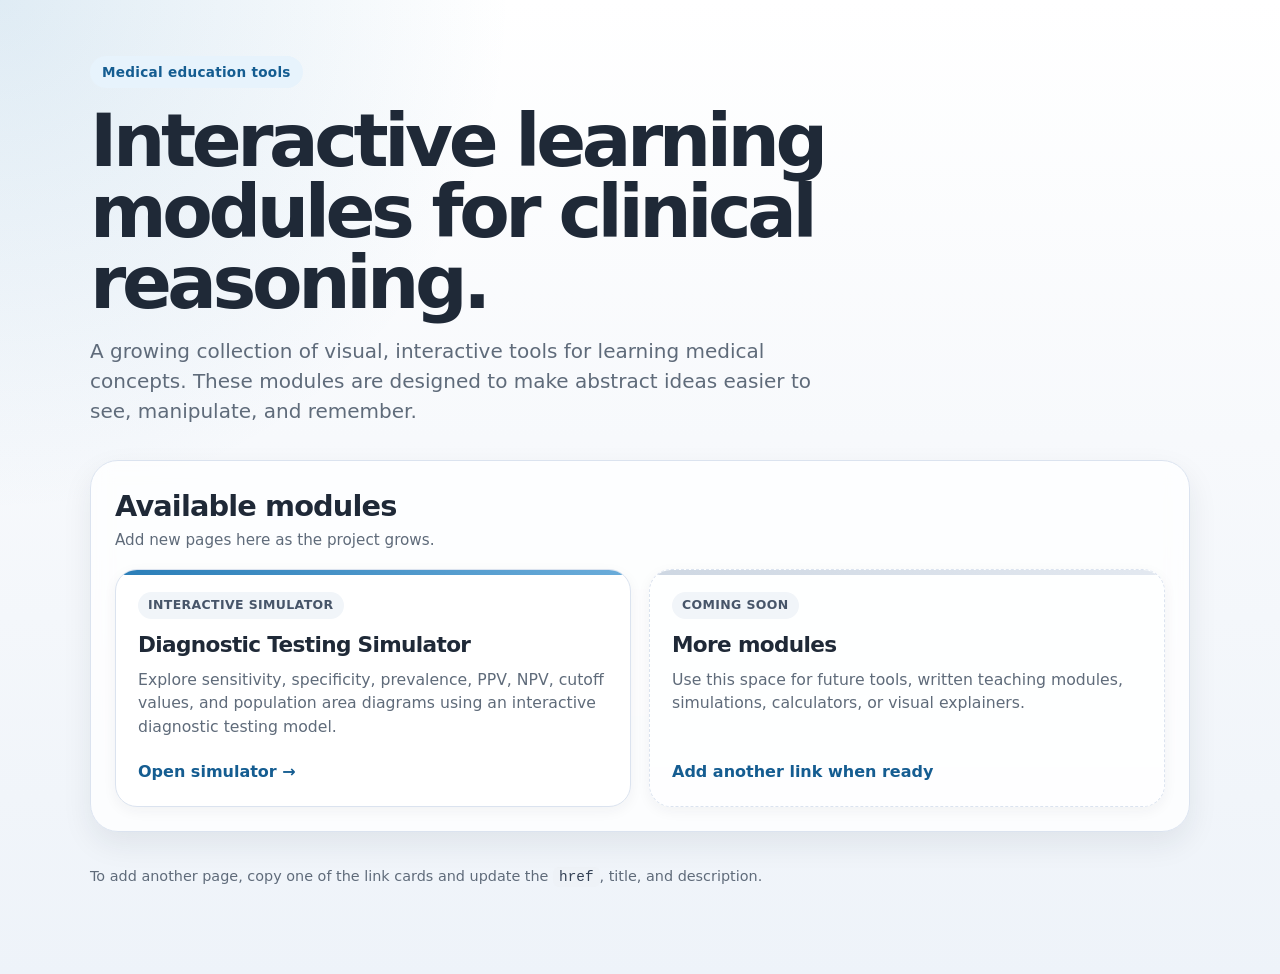
==== index.html @ 54773dff "Initial meded page" ====
<!DOCTYPE html>
<html lang="en">
<head>
  <meta charset="UTF-8" />
  <meta name="viewport" content="width=device-width, initial-scale=1.0" />
  <title>Medical Education Tools</title>
  <style>
    :root {
      --bg: #f7f9fc;
      --card: #ffffff;
      --text: #1f2937;
      --muted: #5f6b7a;
      --border: #dbe3ef;
      --accent: #1f77b4;
      --accent-dark: #155d91;
      --accent-soft: #e7f3fc;
      --shadow: 0 12px 30px rgba(31, 41, 55, 0.08);
    }

    * {
      box-sizing: border-box;
    }

    body {
      margin: 0;
      font-family: system-ui, -apple-system, BlinkMacSystemFont, "Segoe UI", Roboto, Helvetica, Arial, sans-serif;
      background:
        radial-gradient(circle at top left, rgba(31, 119, 180, 0.14), transparent 32rem),
        linear-gradient(180deg, #ffffff 0%, var(--bg) 45%, #eef3f9 100%);
      color: var(--text);
      min-height: 100vh;
      line-height: 1.5;
    }

    .page {
      width: min(1100px, calc(100% - 32px));
      margin: 0 auto;
      padding: 56px 0 72px;
    }

    header {
      display: grid;
      grid-template-columns: minmax(0, 1fr);
      gap: 18px;
      margin-bottom: 34px;
    }

    .eyebrow {
      display: inline-flex;
      align-items: center;
      width: fit-content;
      padding: 6px 12px;
      border-radius: 999px;
      background: var(--accent-soft);
      color: var(--accent-dark);
      font-size: 0.85rem;
      font-weight: 700;
      letter-spacing: 0.02em;
    }

    h1 {
      margin: 0;
      max-width: 800px;
      font-size: clamp(2.25rem, 7vw, 4.6rem);
      line-height: 0.96;
      letter-spacing: -0.06em;
    }

    .description {
      max-width: 760px;
      margin: 0;
      color: var(--muted);
      font-size: clamp(1.05rem, 2vw, 1.25rem);
    }

    .hero-card {
      margin-top: 22px;
      padding: 24px;
      border: 1px solid var(--border);
      border-radius: 28px;
      background: rgba(255, 255, 255, 0.78);
      box-shadow: var(--shadow);
      backdrop-filter: blur(10px);
    }

    .section-header {
      display: flex;
      align-items: flex-end;
      justify-content: space-between;
      gap: 16px;
      margin-bottom: 18px;
    }

    h2 {
      margin: 0;
      font-size: clamp(1.35rem, 3vw, 1.8rem);
      letter-spacing: -0.03em;
    }

    .section-note {
      margin: 0;
      color: var(--muted);
      font-size: 0.95rem;
    }

    .tool-grid {
      display: grid;
      grid-template-columns: repeat(auto-fit, minmax(260px, 1fr));
      gap: 18px;
    }

    .tool-card {
      position: relative;
      display: flex;
      flex-direction: column;
      min-height: 230px;
      padding: 22px;
      border: 1px solid var(--border);
      border-radius: 22px;
      background: var(--card);
      color: inherit;
      text-decoration: none;
      box-shadow: 0 4px 14px rgba(31, 41, 55, 0.05);
      transition: transform 0.18s ease, box-shadow 0.18s ease, border-color 0.18s ease;
      overflow: hidden;
    }

    .tool-card::before {
      content: "";
      position: absolute;
      inset: 0 0 auto 0;
      height: 5px;
      background: linear-gradient(90deg, var(--accent), #63a8d8);
      opacity: 0.95;
    }

    .tool-card:hover,
    .tool-card:focus-visible {
      transform: translateY(-4px);
      box-shadow: 0 18px 36px rgba(31, 41, 55, 0.12);
      border-color: rgba(31, 119, 180, 0.45);
      outline: none;
    }

    .tool-type {
      display: inline-flex;
      width: fit-content;
      margin-bottom: 14px;
      padding: 4px 10px;
      border-radius: 999px;
      background: #f1f5f9;
      color: #475569;
      font-size: 0.78rem;
      font-weight: 700;
      letter-spacing: 0.03em;
      text-transform: uppercase;
    }

    .tool-card h3 {
      margin: 0 0 10px;
      font-size: 1.35rem;
      line-height: 1.15;
      letter-spacing: -0.03em;
    }

    .tool-card p {
      margin: 0;
      color: var(--muted);
      font-size: 0.98rem;
    }

    .tool-action {
      margin-top: auto;
      padding-top: 22px;
      color: var(--accent-dark);
      font-weight: 800;
    }

    .placeholder-card {
      border-style: dashed;
      background: rgba(255, 255, 255, 0.58);
    }

    .placeholder-card::before {
      background: linear-gradient(90deg, #cbd5e1, #e2e8f0);
    }

    footer {
      margin-top: 34px;
      color: var(--muted);
      font-size: 0.9rem;
    }

    code {
      padding: 2px 6px;
      border-radius: 6px;
      background: #eef2f7;
      color: #334155;
    }

    @media (max-width: 640px) {
      .page {
        width: min(100% - 24px, 1100px);
        padding-top: 34px;
      }

      .hero-card {
        padding: 18px;
        border-radius: 22px;
      }

      .section-header {
        display: block;
      }

      .section-note {
        margin-top: 6px;
      }
    }
  </style>
</head>
<body>
  <main class="page">
    <header>
      <span class="eyebrow">Medical education tools</span>
      <h1>Interactive learning modules for clinical reasoning.</h1>
      <p class="description">
        A growing collection of visual, interactive tools for learning medical concepts. These modules are designed to make abstract ideas easier to see, manipulate, and remember.
      </p>
    </header>

    <section class="hero-card" aria-labelledby="tools-heading">
      <div class="section-header">
        <div>
          <h2 id="tools-heading">Available modules</h2>
          <p class="section-note">Add new pages here as the project grows.</p>
        </div>
      </div>

      <div class="tool-grid">
        <a class="tool-card" href="testing-simulator.html">
          <span class="tool-type">Interactive simulator</span>
          <h3>Diagnostic Testing Simulator</h3>
          <p>
            Explore sensitivity, specificity, prevalence, PPV, NPV, cutoff values, and population area diagrams using an interactive diagnostic testing model.
          </p>
          <span class="tool-action">Open simulator →</span>
        </a>

        <!-- Copy and edit this card when you add another page.
        <a class="tool-card" href="your-new-page.html">
          <span class="tool-type">Module type</span>
          <h3>Your New Module Title</h3>
          <p>
            Briefly describe what this page teaches or lets the learner explore.
          </p>
          <span class="tool-action">Open module →</span>
        </a>
        -->

        <div class="tool-card placeholder-card" aria-label="Placeholder for future module">
          <span class="tool-type">Coming soon</span>
          <h3>More modules</h3>
          <p>
            Use this space for future tools, written teaching modules, simulations, calculators, or visual explainers.
          </p>
          <span class="tool-action">Add another link when ready</span>
        </div>
      </div>
    </section>

    <footer>
      <p>
        To add another page, copy one of the link cards and update the <code>href</code>, title, and description.
      </p>
    </footer>
  </main>
</body>
</html>
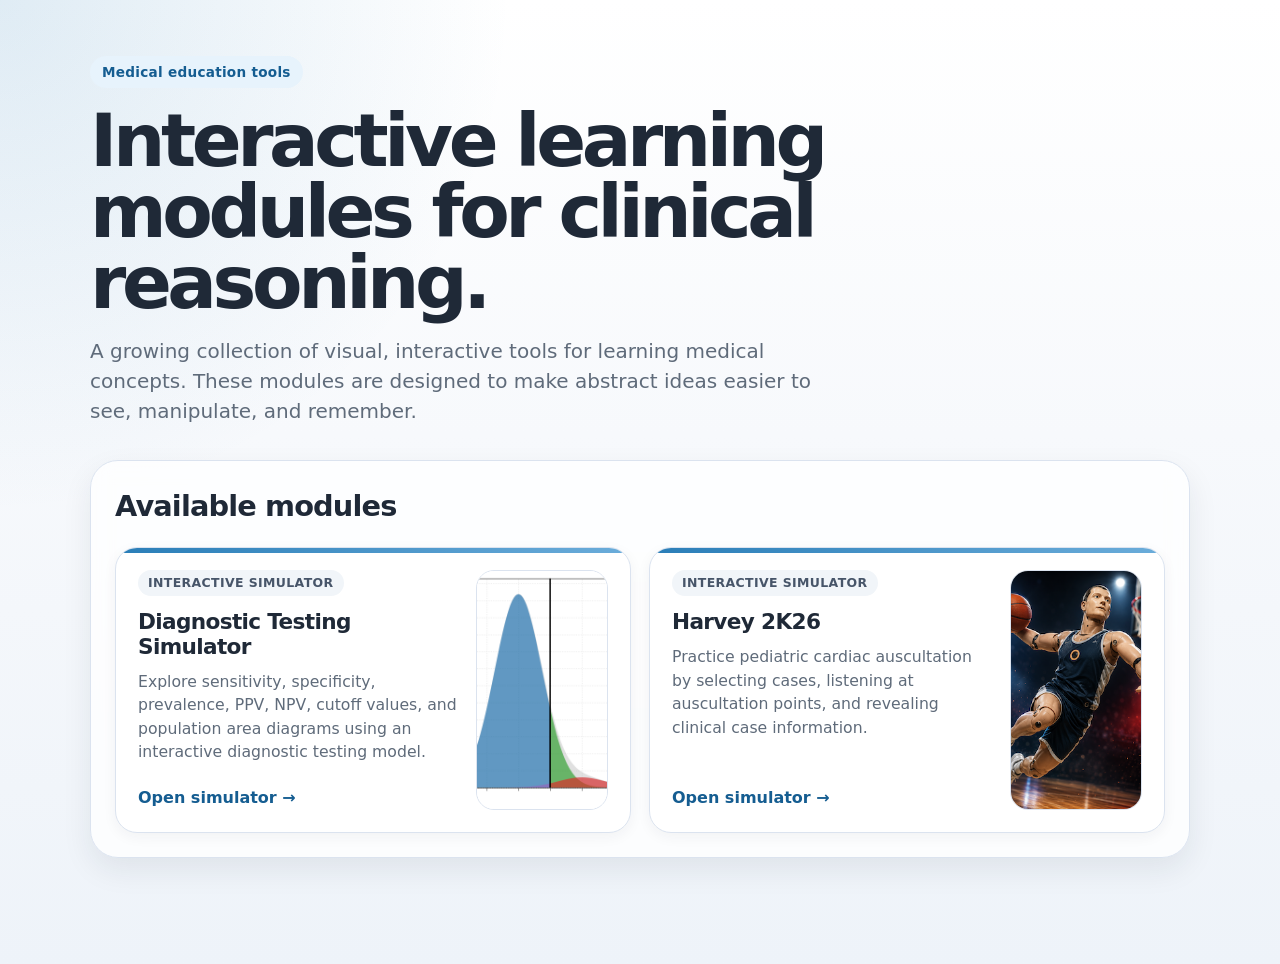
==== commit d18c9e8b: "update site with auscultation simulator" ====
--- a/index.html
+++ b/index.html
@@ -4,220 +4,7 @@
   <meta charset="UTF-8" />
   <meta name="viewport" content="width=device-width, initial-scale=1.0" />
   <title>Medical Education Tools</title>
-  <style>
-    :root {
-      --bg: #f7f9fc;
-      --card: #ffffff;
-      --text: #1f2937;
-      --muted: #5f6b7a;
-      --border: #dbe3ef;
-      --accent: #1f77b4;
-      --accent-dark: #155d91;
-      --accent-soft: #e7f3fc;
-      --shadow: 0 12px 30px rgba(31, 41, 55, 0.08);
-    }
-
-    * {
-      box-sizing: border-box;
-    }
-
-    body {
-      margin: 0;
-      font-family: system-ui, -apple-system, BlinkMacSystemFont, "Segoe UI", Roboto, Helvetica, Arial, sans-serif;
-      background:
-        radial-gradient(circle at top left, rgba(31, 119, 180, 0.14), transparent 32rem),
-        linear-gradient(180deg, #ffffff 0%, var(--bg) 45%, #eef3f9 100%);
-      color: var(--text);
-      min-height: 100vh;
-      line-height: 1.5;
-    }
-
-    .page {
-      width: min(1100px, calc(100% - 32px));
-      margin: 0 auto;
-      padding: 56px 0 72px;
-    }
-
-    header {
-      display: grid;
-      grid-template-columns: minmax(0, 1fr);
-      gap: 18px;
-      margin-bottom: 34px;
-    }
-
-    .eyebrow {
-      display: inline-flex;
-      align-items: center;
-      width: fit-content;
-      padding: 6px 12px;
-      border-radius: 999px;
-      background: var(--accent-soft);
-      color: var(--accent-dark);
-      font-size: 0.85rem;
-      font-weight: 700;
-      letter-spacing: 0.02em;
-    }
-
-    h1 {
-      margin: 0;
-      max-width: 800px;
-      font-size: clamp(2.25rem, 7vw, 4.6rem);
-      line-height: 0.96;
-      letter-spacing: -0.06em;
-    }
-
-    .description {
-      max-width: 760px;
-      margin: 0;
-      color: var(--muted);
-      font-size: clamp(1.05rem, 2vw, 1.25rem);
-    }
-
-    .hero-card {
-      margin-top: 22px;
-      padding: 24px;
-      border: 1px solid var(--border);
-      border-radius: 28px;
-      background: rgba(255, 255, 255, 0.78);
-      box-shadow: var(--shadow);
-      backdrop-filter: blur(10px);
-    }
-
-    .section-header {
-      display: flex;
-      align-items: flex-end;
-      justify-content: space-between;
-      gap: 16px;
-      margin-bottom: 18px;
-    }
-
-    h2 {
-      margin: 0;
-      font-size: clamp(1.35rem, 3vw, 1.8rem);
-      letter-spacing: -0.03em;
-    }
-
-    .section-note {
-      margin: 0;
-      color: var(--muted);
-      font-size: 0.95rem;
-    }
-
-    .tool-grid {
-      display: grid;
-      grid-template-columns: repeat(auto-fit, minmax(260px, 1fr));
-      gap: 18px;
-    }
-
-    .tool-card {
-      position: relative;
-      display: flex;
-      flex-direction: column;
-      min-height: 230px;
-      padding: 22px;
-      border: 1px solid var(--border);
-      border-radius: 22px;
-      background: var(--card);
-      color: inherit;
-      text-decoration: none;
-      box-shadow: 0 4px 14px rgba(31, 41, 55, 0.05);
-      transition: transform 0.18s ease, box-shadow 0.18s ease, border-color 0.18s ease;
-      overflow: hidden;
-    }
-
-    .tool-card::before {
-      content: "";
-      position: absolute;
-      inset: 0 0 auto 0;
-      height: 5px;
-      background: linear-gradient(90deg, var(--accent), #63a8d8);
-      opacity: 0.95;
-    }
-
-    .tool-card:hover,
-    .tool-card:focus-visible {
-      transform: translateY(-4px);
-      box-shadow: 0 18px 36px rgba(31, 41, 55, 0.12);
-      border-color: rgba(31, 119, 180, 0.45);
-      outline: none;
-    }
-
-    .tool-type {
-      display: inline-flex;
-      width: fit-content;
-      margin-bottom: 14px;
-      padding: 4px 10px;
-      border-radius: 999px;
-      background: #f1f5f9;
-      color: #475569;
-      font-size: 0.78rem;
-      font-weight: 700;
-      letter-spacing: 0.03em;
-      text-transform: uppercase;
-    }
-
-    .tool-card h3 {
-      margin: 0 0 10px;
-      font-size: 1.35rem;
-      line-height: 1.15;
-      letter-spacing: -0.03em;
-    }
-
-    .tool-card p {
-      margin: 0;
-      color: var(--muted);
-      font-size: 0.98rem;
-    }
-
-    .tool-action {
-      margin-top: auto;
-      padding-top: 22px;
-      color: var(--accent-dark);
-      font-weight: 800;
-    }
-
-    .placeholder-card {
-      border-style: dashed;
-      background: rgba(255, 255, 255, 0.58);
-    }
-
-    .placeholder-card::before {
-      background: linear-gradient(90deg, #cbd5e1, #e2e8f0);
-    }
-
-    footer {
-      margin-top: 34px;
-      color: var(--muted);
-      font-size: 0.9rem;
-    }
-
-    code {
-      padding: 2px 6px;
-      border-radius: 6px;
-      background: #eef2f7;
-      color: #334155;
-    }
-
-    @media (max-width: 640px) {
-      .page {
-        width: min(100% - 24px, 1100px);
-        padding-top: 34px;
-      }
-
-      .hero-card {
-        padding: 18px;
-        border-radius: 22px;
-      }
-
-      .section-header {
-        display: block;
-      }
-
-      .section-note {
-        margin-top: 6px;
-      }
-    }
-  </style>
+  <link rel="stylesheet" href="assets/shared/css/meded-shared.css">
 </head>
 <body>
   <main class="page">
@@ -233,45 +20,65 @@
       <div class="section-header">
         <div>
           <h2 id="tools-heading">Available modules</h2>
-          <p class="section-note">Add new pages here as the project grows.</p>
         </div>
       </div>
 
       <div class="tool-grid">
         <a class="tool-card" href="testing-simulator.html">
-          <span class="tool-type">Interactive simulator</span>
-          <h3>Diagnostic Testing Simulator</h3>
-          <p>
-            Explore sensitivity, specificity, prevalence, PPV, NPV, cutoff values, and population area diagrams using an interactive diagnostic testing model.
-          </p>
-          <span class="tool-action">Open simulator →</span>
+          <div class="tool-card-text">
+            <span class="tool-type">Interactive simulator</span>
+            <h3>Diagnostic Testing Simulator</h3>
+            <p>
+              Explore sensitivity, specificity, prevalence, PPV, NPV, cutoff values, and population area diagrams using an interactive diagnostic testing model.
+            </p>
+            <span class="tool-action">Open simulator →</span>
+          </div>
+          <img
+            class="tool-thumbnail"
+            src="assets/shared/images/testing-simulator-thumbnail.png"
+            alt="Thumbnail preview of the diagnostic testing simulator"
+          />
+        </a>
+
+        <a class="tool-card" href="auscultation-simulator.html">
+          <div class="tool-card-text">
+            <span class="tool-type">Interactive simulator</span>
+            <h3>Harvey 2K26</h3>
+            <p>
+              Practice pediatric cardiac auscultation by selecting cases, listening at auscultation points, and revealing clinical case information.
+            </p>
+            <span class="tool-action">Open simulator →</span>
+          </div>
+          <img
+            class="tool-thumbnail"
+            src="assets/shared/images/auscultation-simulator-thumbnail.png"
+            alt="Thumbnail preview of the pediatric heart sounds simulator"
+          />
         </a>
 
         <!-- Copy and edit this card when you add another page.
         <a class="tool-card" href="your-new-page.html">
-          <span class="tool-type">Module type</span>
-          <h3>Your New Module Title</h3>
-          <p>
-            Briefly describe what this page teaches or lets the learner explore.
-          </p>
-          <span class="tool-action">Open module →</span>
+          <div class="tool-card-text">
+            <span class="tool-type">Module type</span>
+            <h3>Your New Module Title</h3>
+            <p>
+              Briefly describe what this page teaches or lets the learner explore.
+            </p>
+            <span class="tool-action">Open module →</span>
+          </div>
+          <img
+            class="tool-thumbnail"
+            src="assets/shared/images/your-thumbnail.png"
+            alt="Thumbnail preview of your new module"
+          />
         </a>
         -->
 
-        <div class="tool-card placeholder-card" aria-label="Placeholder for future module">
-          <span class="tool-type">Coming soon</span>
-          <h3>More modules</h3>
-          <p>
-            Use this space for future tools, written teaching modules, simulations, calculators, or visual explainers.
-          </p>
-          <span class="tool-action">Add another link when ready</span>
-        </div>
-      </div>
     </section>
 
     <footer>
       <p>
-        To add another page, copy one of the link cards and update the <code>href</code>, title, and description.
+      
       </p>
     </footer>
   </main>
--- a/assets/shared/css/meded-shared.css
+++ b/assets/shared/css/meded-shared.css
@@ -0,0 +1,263 @@
+/*
+  MedEd shared styles
+  Extracted from index.html for reuse across MedEd pages.
+
+  Suggested path in your project:
+    assets/css/meded-shared.css
+
+  Link from HTML:
+    <link rel="stylesheet" href="assets/css/meded-shared.css">
+*/
+
+:root {
+      --bg: #f7f9fc;
+      --card: #ffffff;
+      --text: #1f2937;
+      --muted: #5f6b7a;
+      --border: #dbe3ef;
+      --accent: #1f77b4;
+      --accent-dark: #155d91;
+      --accent-soft: #e7f3fc;
+      --shadow: 0 12px 30px rgba(31, 41, 55, 0.08);
+    }
+
+    * {
+      box-sizing: border-box;
+    }
+
+    body {
+      margin: 0;
+      font-family: system-ui, -apple-system, BlinkMacSystemFont, "Segoe UI", Roboto, Helvetica, Arial, sans-serif;
+      background:
+        radial-gradient(circle at top left, rgba(31, 119, 180, 0.14), transparent 32rem),
+        linear-gradient(180deg, #ffffff 0%, var(--bg) 45%, #eef3f9 100%);
+      color: var(--text);
+      min-height: 100vh;
+      line-height: 1.5;
+    }
+
+    .page {
+      width: min(1100px, calc(100% - 32px));
+      margin: 0 auto;
+      padding: 56px 0 72px;
+    }
+
+    header {
+      display: grid;
+      grid-template-columns: minmax(0, 1fr);
+      gap: 18px;
+      margin-bottom: 34px;
+    }
+
+    .eyebrow {
+      display: inline-flex;
+      align-items: center;
+      width: fit-content;
+      padding: 6px 12px;
+      border-radius: 999px;
+      background: var(--accent-soft);
+      color: var(--accent-dark);
+      font-size: 0.85rem;
+      font-weight: 700;
+      letter-spacing: 0.02em;
+    }
+
+    h1 {
+      margin: 0;
+      max-width: 800px;
+      font-size: clamp(2.25rem, 7vw, 4.6rem);
+      line-height: 0.96;
+      letter-spacing: -0.06em;
+    }
+
+    .description {
+      max-width: 760px;
+      margin: 0;
+      color: var(--muted);
+      font-size: clamp(1.05rem, 2vw, 1.25rem);
+    }
+
+    .hero-card {
+      margin-top: 22px;
+      padding: 24px;
+      border: 1px solid var(--border);
+      border-radius: 28px;
+      background: rgba(255, 255, 255, 0.78);
+      box-shadow: var(--shadow);
+      backdrop-filter: blur(10px);
+    }
+
+    .section-header {
+      display: flex;
+      align-items: flex-end;
+      justify-content: space-between;
+      gap: 16px;
+      margin-bottom: 18px;
+    }
+
+    h2 {
+      margin: 0;
+      font-size: clamp(1.35rem, 3vw, 1.8rem);
+      letter-spacing: -0.03em;
+    }
+
+    .section-note {
+      margin: 0;
+      color: var(--muted);
+      font-size: 0.95rem;
+    }
+
+    .tool-grid {
+      display: grid;
+      grid-template-columns: repeat(auto-fit, minmax(260px, 1fr));
+      gap: 18px;
+    }
+
+    .tool-card {
+      position: relative;
+      display: flex;
+      flex-direction: column;
+      min-height: 230px;
+      padding: 22px;
+      border: 1px solid var(--border);
+      border-radius: 22px;
+      background: var(--card);
+      color: inherit;
+      text-decoration: none;
+      box-shadow: 0 4px 14px rgba(31, 41, 55, 0.05);
+      transition: transform 0.18s ease, box-shadow 0.18s ease, border-color 0.18s ease;
+      overflow: hidden;
+    }
+
+    .tool-card::before {
+      content: "";
+      position: absolute;
+      inset: 0 0 auto 0;
+      height: 5px;
+      background: linear-gradient(90deg, var(--accent), #63a8d8);
+      opacity: 0.95;
+    }
+
+    .tool-card:hover,
+    .tool-card:focus-visible {
+      transform: translateY(-4px);
+      box-shadow: 0 18px 36px rgba(31, 41, 55, 0.12);
+      border-color: rgba(31, 119, 180, 0.45);
+      outline: none;
+    }
+
+    .tool-type {
+      display: inline-flex;
+      width: fit-content;
+      margin-bottom: 14px;
+      padding: 4px 10px;
+      border-radius: 999px;
+      background: #f1f5f9;
+      color: #475569;
+      font-size: 0.78rem;
+      font-weight: 700;
+      letter-spacing: 0.03em;
+      text-transform: uppercase;
+    }
+
+    .tool-card h3 {
+      margin: 0 0 10px;
+      font-size: 1.35rem;
+      line-height: 1.15;
+      letter-spacing: -0.03em;
+    }
+
+    .tool-card p {
+      margin: 0;
+      color: var(--muted);
+      font-size: 0.98rem;
+    }
+
+    .tool-action {
+      margin-top: auto;
+      padding-top: 22px;
+      color: var(--accent-dark);
+      font-weight: 800;
+    }
+
+    .placeholder-card {
+      border-style: dashed;
+      background: rgba(255, 255, 255, 0.58);
+    }
+
+    .placeholder-card::before {
+      background: linear-gradient(90deg, #cbd5e1, #e2e8f0);
+    }
+
+    footer {
+      margin-top: 34px;
+      color: var(--muted);
+      font-size: 0.9rem;
+    }
+
+    code {
+      padding: 2px 6px;
+      border-radius: 6px;
+      background: #eef2f7;
+      color: #334155;
+    }
+
+    @media (max-width: 640px) {
+      .page {
+        width: min(100% - 24px, 1100px);
+        padding-top: 34px;
+      }
+
+      .hero-card {
+        padding: 18px;
+        border-radius: 22px;
+      }
+
+      .section-header {
+        display: block;
+      }
+
+      .section-note {
+        margin-top: 6px;
+      }
+    }
+
+    .tool-card {
+      display: grid;
+      grid-template-columns: minmax(0, 1fr) 132px;
+      align-items: stretch;
+      gap: 18px;
+    }
+
+    .tool-card-text {
+      display: flex;
+      flex-direction: column;
+      min-width: 0;
+    }
+
+    .tool-thumbnail {
+      width: 100%;
+      min-height: 150px;
+      align-self: stretch;
+      border: 1px solid var(--border);
+      border-radius: 18px;
+      background: #f8fafc;
+      object-fit: cover;
+      box-shadow: inset 0 0 0 1px rgba(255, 255, 255, 0.55);
+    }
+
+    .placeholder-card {
+      grid-template-columns: minmax(0, 1fr);
+    }
+
+    @media (max-width: 760px) {
+      .tool-card {
+        grid-template-columns: minmax(0, 1fr);
+      }
+
+      .tool-thumbnail {
+        order: -1;
+        min-height: 180px;
+        max-height: 240px;
+      }
+    }
